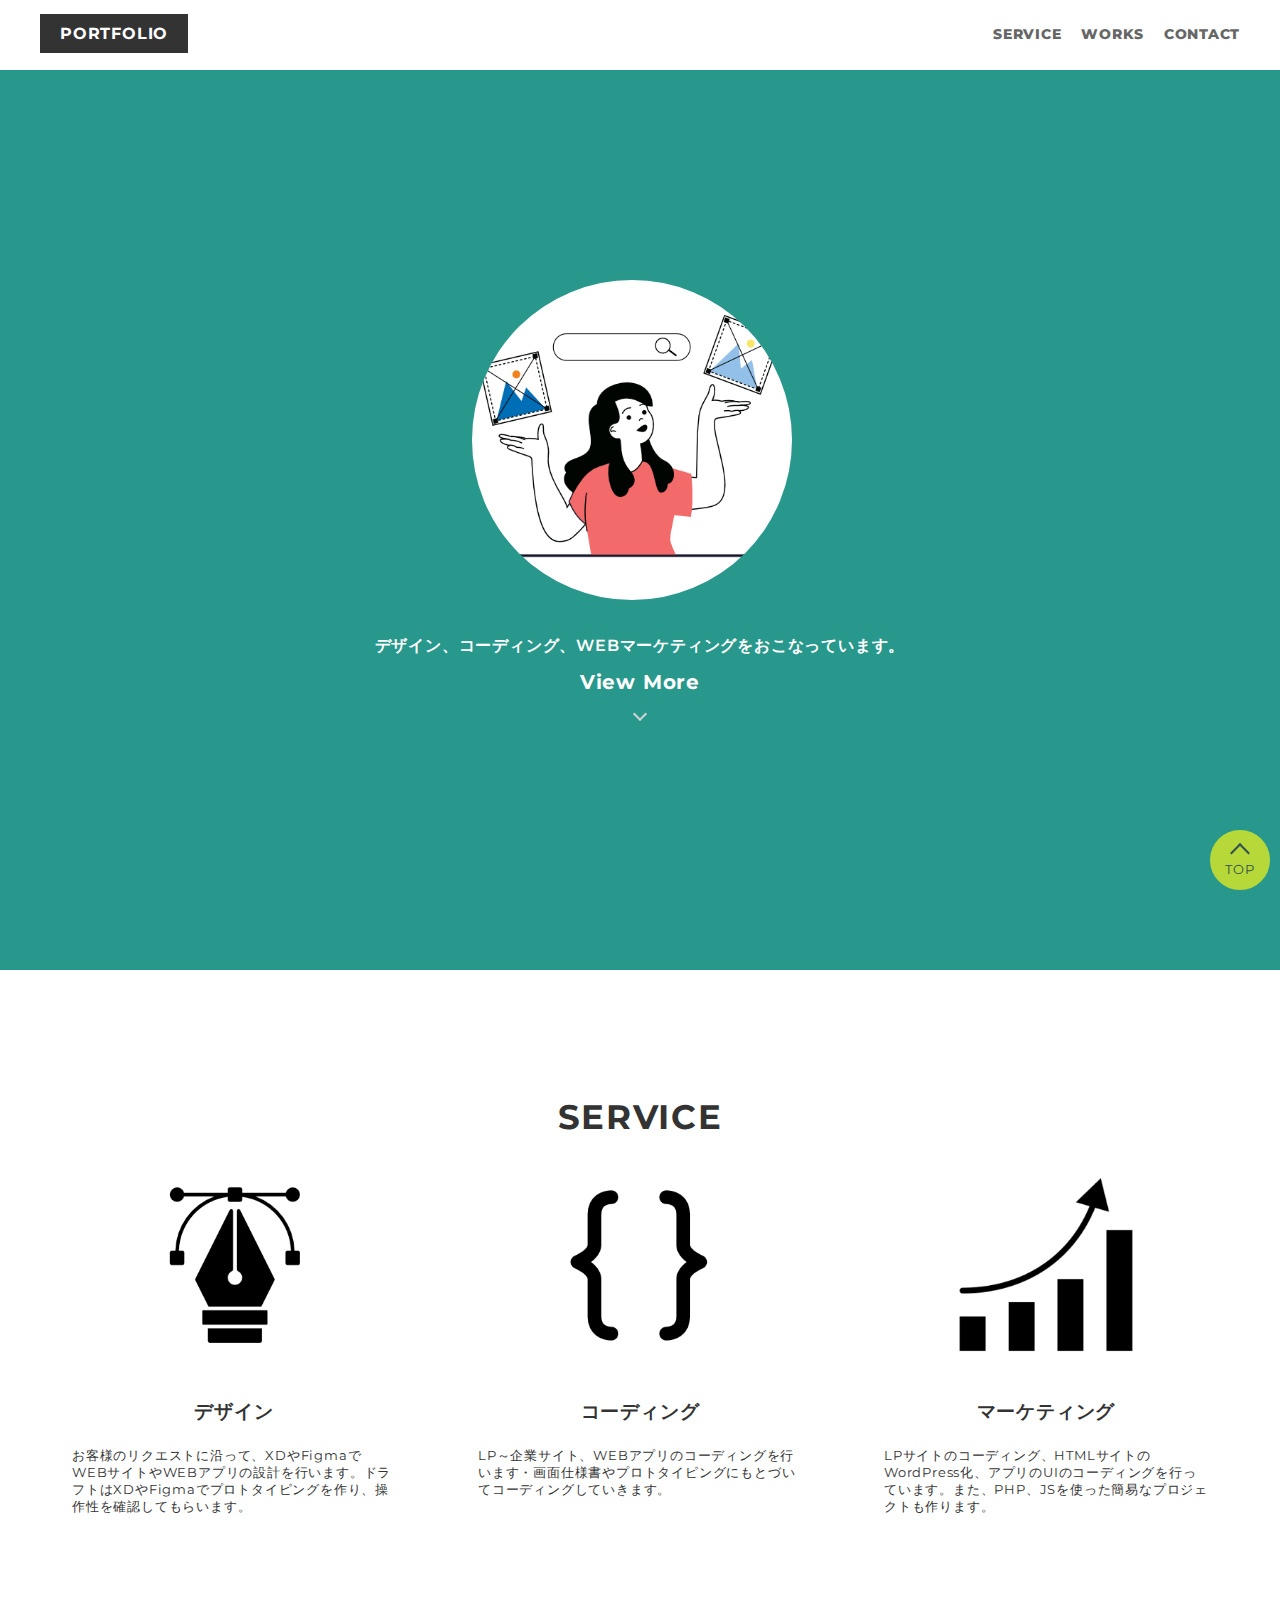
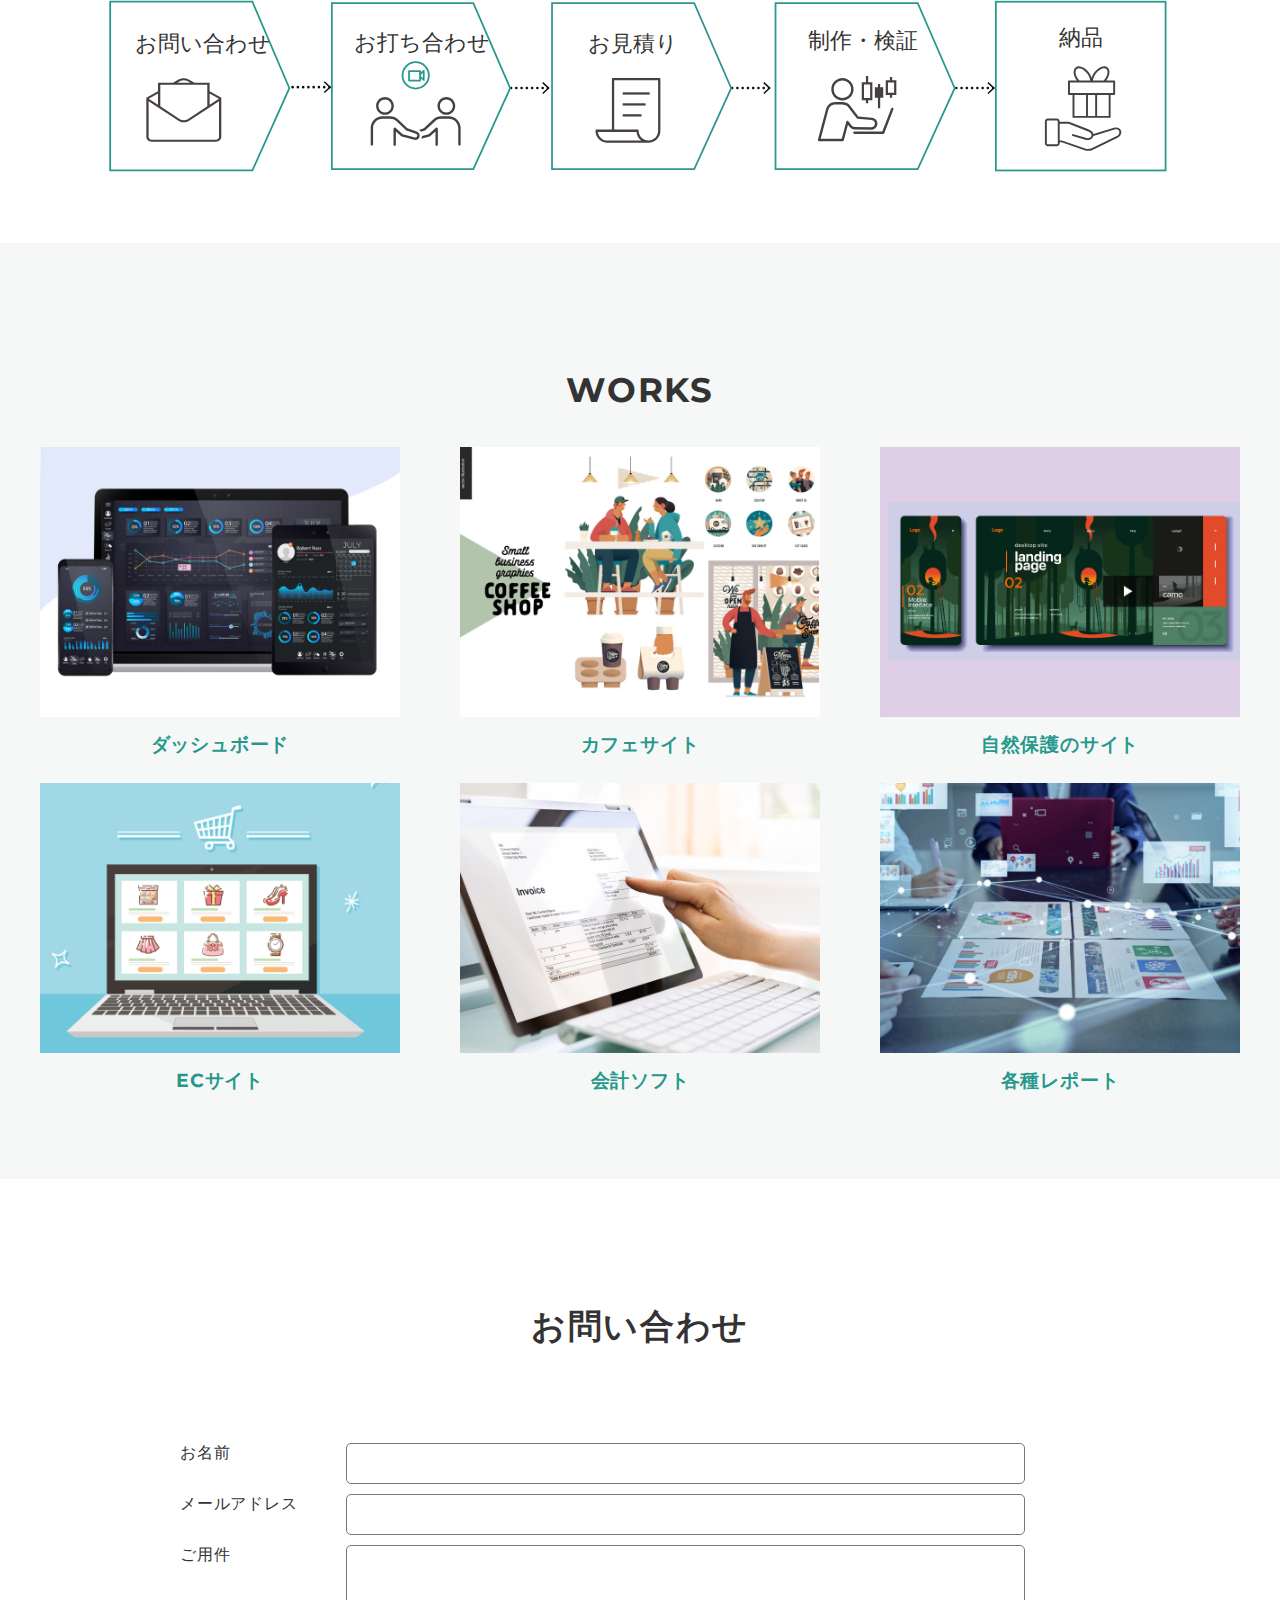
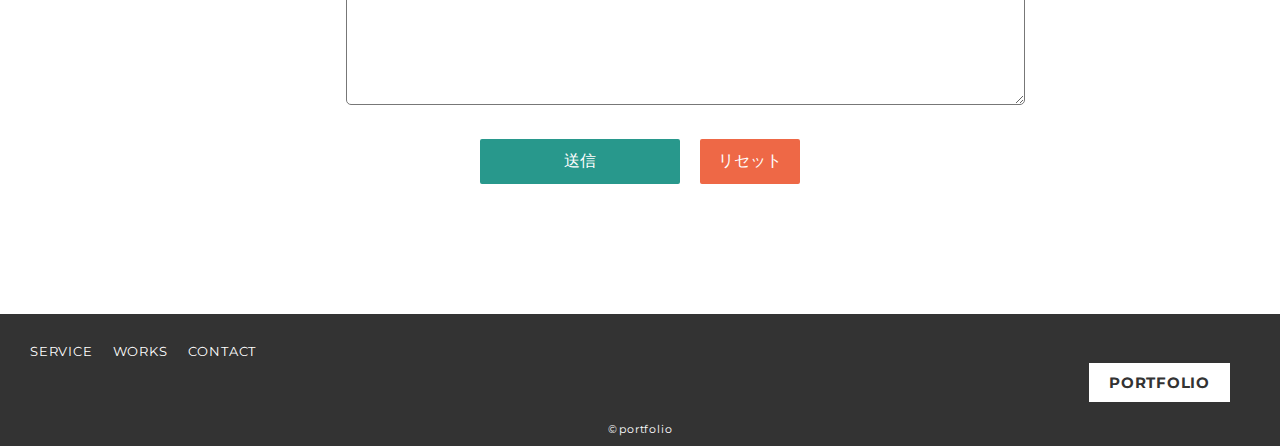
==== index.html @ 2017a27f "初回コミット" ====
<!DOCTYPE html>
<html>
<head>
  <meta charset="utf-8">
  <meta name="viewport" content="width=device-width,initial-scale=1">
  <meta name="description" content="DEVMILKのポートフォリオです" />
  <title>サンプルポートフォリオ</title>
  <link rel="preconnect" href="https://fonts.gstatic.com">
  <link href="https://fonts.googleapis.com/css2?family=Montserrat:wght@400;700&display=swap" rel="stylesheet">
  <link href="https://fonts.googleapis.com/css?family=Material+Icons+Outlined" rel="stylesheet">
  <link href="css/ress.css" media="all" rel="stylesheet" type="text/css" />
  <link href="css/style.css" media="all" rel="stylesheet" type="text/css" />

  <link rel="shortcut icon" href="img/favicon.ico" type="image/x-icon" />
  <link rel="apple-touch-icon" href="img/favicon.ico" />
  <link rel="icon" href="img/favicon.ico" type="image/png" />
</head>

<body>
  <div class="wrapper">

    <!-- Header -->
    <header class="header ">
      <div class="container">
        <p class="header-logo">
          <a href="index.html">PORTFOLIO</a>
        </p>
          <nav>
          <ul class="nav-list">
            <li class="nav-item"><a href="#service">SERVICE</a></li>
            <li class="nav-item"><a href="#works">WORKS</a></li>
            <li class="nav-item"><a href="#contact">CONTACT</a></li>
          </ul>
        </nav>
      </div>
    </header>

    <!-- Profile -->
    <main class="content">

      <div class="profile-container">
          <div class="profile">
            <div class="profile-body">
              <img class="profile-img" src="img/profile.jpg" alt="devmilkアイコン">
              <div class="profile-inner">
                デザイン、コーディング、WEBマーケティングをおこなっています。
              </div>
            </div>
            <p class="scroll js-scroll"><a href="#service">View More</a></p>
          </div> 
      </div>

      <!-- Service -->
      <section class="section" id="service">
        <div class="container">
          <h2 class="title">SERVICE</h2>

          <div class="service-list">
            <div class="service-item">
              <img src="img/design-wire.png" width="180"  height="180" alt="ライティング">
              <h3 class="service-name">デザイン</h3>
              <p class="service-details">
                お客様のリクエストに沿って、XDやFigmaでWEBサイトやWEBアプリの設計を行います。ドラフトはXDやFigmaでプロトタイピングを作り、操作性を確認してもらいます。
              </p>
            </div>

          <div class="service-item">
            <img src="img/code-wire.png" width="180"  height="180" alt="デザイン">
            <h3 class="service-name">コーディング</h3>
            <p class="service-details">
              LP～企業サイト、WEBアプリのコーディングを行います・画面仕様書やプロトタイピングにもとづいてコーディングしていきます。
            </p>
          </div>

          <div class="service-item">
            <img src="img/graph-wire.png" width="180"  height="180" alt="コーディング">
            <h3 class="service-name">マーケティング</h3>
            <p class="service-details">
              LPサイトのコーディング、HTMLサイトのWordPress化、アプリのUIのコーディングを行っています。また、PHP、JSを使った簡易なプロジェクトも作ります。
            </p>
          </div>
        </div>

        <div class="service-wrapper">
          <img src="img/DEMO-step.svg" alt="お取引フロー">
        </div>

        </div>
      </section>

      <!-- Works -->
      <section class="section" id="works">
        <div class="container">
          <h2 class="title">WORKS</h2>

          <div class="works-list">            
            <div class="works-item">
              <a href="#">
                <img src="img/work_01.jpg" alt="ダッシュボード">
              </a>
                <h3 class="works-name"><a href="#">ダッシュボード</a></h3>
            </div>

            <div class="works-item">
              <a href="#">
                <img src="img/work_02.jpg" alt="カフェサイト">
              </a>
                <h3 class="works-name"><a href="#">カフェサイト</a></h3>
            </div>

            <div class="works-item">
              <a href="#">
                <img src="img/work_03.jpg" alt="自然保護団体">
              </a>
                <h3 class="works-name"><a href="#">自然保護のサイト</a></h3>
            </div>
          </div>

          <div class="works-list">            
            <div class="works-item">
              <a href="#">
                <img src="img/work_04.jpg" alt="ECサイト">
              </a>
                <h3 class="works-name"><a href="#">ECサイト</a></h3>
            </div>

            <div class="works-item">
              <a href="#">
                <img src="img/work_06.jpg" alt="会計ソフト">
              </a>
                <h3 class="works-name"><a href="#">会計ソフト</a></h3>
            </div>

            <div class="works-item">
              <a href="#">
                <img src="img/work_05.jpg" alt="分析レポート">
              </a>
                <h3 class="works-name"><a href="#">各種レポート</a></h3>
            </div>
          </div>

        </div>
      </section>

       <!-- CONTACT -->
       <section class="section" id="contact">
        <div class="container">
          <h2 class="title">お問い合わせ</h2>
        <div class="wrapper">
          <form>
          <dl>
            <dt><label for="name">お名前</label></dt>
            <dd><input type="text" id="name" name="your-name" required="required"></dd>
            <dt><label for="email">メールアドレス</label></dt>
            <dd><input type="email" id="email" name="your-mail" required="required"></dd>
            <dt><label for="message">ご用件</label></dt>
            <dd><textarea id="message" name="your-message"></textarea></dd>
          </dl>
          <div class="contact-list">
            <div class="submit"><input type="submit" value="送信"></div>
             <div class="reset"><input type="reset" value="リセット" /></div>
          </div>        
        </form>
      </div>
        </div>
      </section>

    </main>
    <a href="#top" class="gotop">TOP</a>

    <!-- footer -->
    <footer>
      <div class="container">
          <div class="footer-list">
            <div>
            <ul>
              <li><a href="#service">SERVICE</a></li>
              <li><a href="#works">WORKS</a></li>
              <li><a href="contact.html">CONTACT</a></li>
            </ul>
            </div>
            <div class="footer-logo">
              <a href="index.html">PORTFOLIO</a>
          </div>
          </div>      
      </div>
      <p class="copyright">&copy;&thinsp;portfolio</p>
    </footer>

  </div>
</body>
</html>
---- css/ress.css ----
/*!
 * ress.css • v3.0.1
 * MIT License
 * github.com/filipelinhares/ress
 */

/* # =================================================================
   # Global selectors
   # ================================================================= */

html {
  box-sizing: border-box;
  word-break: normal;
  -moz-tab-size: 4;
  tab-size: 4;

  -webkit-text-size-adjust: 100%; /* Prevent adjustments of font size after orientation changes in iOS */
}

*,
::before,
::after {
  box-sizing: inherit;
  background-repeat: no-repeat; /* Set `background-repeat: no-repeat` to all elements and pseudo elements */
}

::before,
::after {
  vertical-align: inherit;
  text-decoration: inherit; /* Inherit text-decoration and vertical align to ::before and ::after pseudo elements */
}

* {
  margin: 0;
  padding: 0; /* Reset `padding` and `margin` of all elements */
}

/* # =================================================================
   # General elements
   # ================================================================= */

hr {
  overflow: visible; /* Show the overflow in Edge and IE */
  height: 0; /* Add the correct box sizing in Firefox */
}

details,
main {
  display: block; /* Render the `main` element consistently in IE. */
}

summary {
  display: list-item; /* Add the correct display in all browsers */
}

small {
  font-size: 80%; /* Set font-size to 80% in `small` elements */
}

[hidden] {
  display: none; /* Add the correct display in IE */
}

abbr[title] {
  /* Add the correct text decoration in Chrome, Edge, IE, Opera, and Safari */
  text-decoration: underline;
  text-decoration: underline dotted;
  border-bottom: none; /* Remove the bottom border in Chrome 57 */
}

a {
  background-color: transparent; /* Remove the gray background on active links in IE 10 */
}

a:active,
a:hover {
  outline-width: 0; /* Remove the outline when hovering in all browsers */
}

code,
kbd,
pre,
samp {
  font-family: monospace, monospace; /* Specify the font family of code elements */
}

pre {
  font-size: 1em; /* Correct the odd `em` font sizing in all browsers */
}

b,
strong {
  font-weight: bolder; /* Add the correct font weight in Chrome, Edge, and Safari */
}

/* https://gist.github.com/unruthless/413930 */
sub,
sup {
  position: relative;
  font-size: 75%;
  line-height: 0;
  vertical-align: baseline;
}

sub {
  bottom: -.25em;
}

sup {
  top: -.5em;
}

/* # =================================================================
   # Forms
   # ================================================================= */

input {
  border-radius: 0;
}

/* Replace pointer cursor in disabled elements */
[disabled] {
  cursor: default;
}

[type="number"]::-webkit-container-spin-button,
[type="number"]::-webkit-outer-spin-button {
  height: auto; /* Correct the cursor style of increment and decrement buttons in Chrome */
}

[type="search"] {
  outline-offset: -2px; /* Correct the outline style in Safari */

  -webkit-appearance: textfield; /* Correct the odd appearance in Chrome and Safari */
}

[type="search"]::-webkit-search-decoration {
  -webkit-appearance: none; /* Remove the container padding in Chrome and Safari on macOS */
}

textarea {
  overflow: auto; /* Internet Explorer 11+ */
  resize: vertical; /* Specify textarea resizability */
}

button,
input,
optgroup,
select,
textarea {
  font: inherit; /* Specify font inheritance of form elements */
}

optgroup {
  font-weight: bold; /* Restore the font weight unset by the previous rule */
}

button {
  overflow: visible; /* Address `overflow` set to `hidden` in IE 8/9/10/11 */
}

button,
select {
  text-transform: none; /* Firefox 40+, Internet Explorer 11- */
}

/* Apply cursor pointer to button elements */
button,
[type="button"],
[type="reset"],
[type="submit"],
[role="button"] {
  cursor: pointer;
  color: inherit;
}

/* Remove container padding and border in Firefox 4+ */
button::-moz-focus-container,
[type="button"]::-moz-focus-container,
[type="reset"]::-moz-focus-container,
[type="submit"]::-moz-focus-container {
  padding: 0;
  border-style: none;
}

/* Replace focus style removed in the border reset above */
button:-moz-focusring,
[type="button"]::-moz-focus-container,
[type="reset"]::-moz-focus-container,
[type="submit"]::-moz-focus-container {
  outline: 1px dotted ButtonText;
}

button,
html [type="button"],
/* Prevent a WebKit bug where (2) destroys native `audio` and `video`controls in Android 4 */
[type="reset"],
[type="submit"] {
  -webkit-appearance: button; /* Correct the inability to style clickable types in iOS */
}

/* Remove the default button styling in all browsers */
button,
input,
select,
textarea {
  border-style: none;
  background-color: transparent;
}

/* Style select like a standard input */
select {
  -webkit-appearance: none; /* Chrome 41+ */
  -moz-appearance: none; /* Firefox 36+ */
}

select::-ms-expand {
  display: none; /* Internet Explorer 11+ */
}

select::-ms-value {
  color: currentColor; /* Internet Explorer 11+ */
}

legend {
  display: table; /* Correct the text wrapping in Edge and IE */
  max-width: 100%; /* Correct the text wrapping in Edge and IE */
  max-width: 100%; /* Correct the text wrapping in Edge 18- and IE */
  white-space: normal; /* Correct the text wrapping in Edge and IE */
  color: inherit; /* Correct the color inheritance from `fieldset` elements in IE */
  border: 0; /* Correct `color` not being inherited in IE 8/9/10/11 */
}

::-webkit-file-upload-button {
  font: inherit; /* Change font properties to `inherit` in Chrome and Safari */
  color: inherit;
  /* Correct the inability to style clickable types in iOS and Safari */

  -webkit-appearance: button;
}

/* # =================================================================
   # Specify media element style
   # ================================================================= */

img {
  border-style: none; /* Remove border when inside `a` element in IE 8/9/10 */
}

/* Add the correct vertical alignment in Chrome, Firefox, and Opera */
progress {
  vertical-align: baseline;
}

/* # =================================================================
   # Accessibility
   # ================================================================= */

/* Hide content from screens but not screenreaders */
@media screen {
  [hidden~="screen"] {
    display: inherit;
  }
  [hidden~="screen"]:not(:active):not(:focus):not(:target) {
    position: absolute !important;
    clip: rect(0 0 0 0) !important;
  }
}

/* Specify the progress cursor of updating elements */
[aria-busy="true"] {
  cursor: progress;
}

/* Specify the pointer cursor of trigger elements */
[aria-controls] {
  cursor: pointer;
}

/* Specify the unstyled cursor of disabled, not-editable, or otherwise inoperable elements */
[aria-disabled] {
  cursor: default;
}
---- css/style.css ----
body {
  font-family: "Montserrat","Helvetica Neue",Arial,"Hiragino Kaku Gothic ProN","Hiragino Sans",Meiryo,sans-serif;
  font-size: 16px;
  letter-spacing: .05em;
  color: #333;
}

a {
  transition: opacity .3s;
  text-decoration: none;
  color: #28988C;
}

img {
  max-width: 100%;
  height: auto;
  vertical-align: bottom;
  border-style: none;
}

/*--------------------------------
 Common
---------------------------------*/
.wrapper {
  padding-top: 70px;
}

.container {
  max-width: 1340px;
  margin: 0 auto;
  padding: 0 40px;
}

.section {
  padding: 90px 0  60px;
}

.title {
  font-size: 34px;
  font-weight: bold;
  line-height: 1;
  margin-bottom: 40px;
  padding-top: 40px;
  text-align: center;
  letter-spacing: .05em;
  color: #333;
}

/*--------------------------------
Header
---------------------------------*/
.header {
  position: fixed;
  top: 0;
  z-index: 1;
  width: 100%;
  background-color: #fff;
}

.header .container {
  display: flex;
  align-items: center;
  justify-content: space-between;
  padding: 20px 40px;
}

.header-logo {
  font-size: 1em;
  font-weight: bold;
  line-height: 1.2;
  margin-right: 20px;
  letter-spacing: .05em;
}

.header-logo a {
  background-color: #333;
  color: #fff;
  padding: 10px 20px;
}

.header-logo a:hover {
  opacity: 0.9;
}

/*--------------------------------
Navigation
---------------------------------*/
.nav-list {
  display: flex;
  justify-content: space-between;
  list-style: none;
}

.nav-item:not(:last-child) {
  margin-right: 20px;
}

.nav-item a {
  position: relative;
  font-size: 0.9em;
  font-weight: 800;
  display: inline-block;
  padding: 5px 0;
  transition: .3s;
  letter-spacing: .05em;
  color: #666;
}

.nav-item a:hover {
  color: #28988C;
  font-weight: 900;
}

/*--------------------------------
 Profile
---------------------------------*/
.profile-container {
  display: flex;
  align-items: center;
  justify-content: center;
  height: 100vh;
  text-align: center;
  background-color: #28988C;
}

.profile {
  display: flex;
  flex-wrap: wrap;
  max-width: 800px;
  margin: 0 auto;
}

.profile-body {
  text-align: center;
}

.profile-img {
  width: 40%;
  margin-right: 16px;
  margin-top: -16px;
  border-radius: 50%;
}

.profile-inner {
  display: inline-block;
  text-align: left;
  margin-top: 1rem;
  padding-top: 1rem;
  font-size: 1em;
  font-weight: 600;
  line-height: 1.8;
  color: #FFF;
}

/* スクロール */
.scroll{
  width: 100%;
  bottom: 0;
  color: #fff;
  }

.scroll a {
    position: relative;
    display: inline-block;
    font-size: 20px;
    font-weight: bold;
    color: #fff;
    text-decoration: none;
    padding: 10px 0 50px;
    
  }

/* スクロール矢印 */
.scroll a:before{
      content: "";
      position: absolute;
      width: 10px;
      height: 10px;
      left: 0;
      right: 0;
      bottom: 25px;
      margin: 0 auto;
      border-bottom: 2px solid #d4d3d3;
      border-right: 2px solid #d4d3d3;
      transform: rotate(45deg);
      animation: move 2s infinite;
    }

/* 矢印アニメーション */
@keyframes move {
  0% {
    transform: rotate(45deg) translate(0, 0);
  }
  20% {
    transform: rotate(45deg) translate(10px, 10px);
  }
  40% {
    transform: rotate(45deg) translate(0, 0);
  }
}

/*--------------------------------
 Service
---------------------------------*/
.service-list {
  display: flex;
  flex-wrap: wrap;
  justify-content: space-between;
  margin-bottom: -50px;
  margin-top: 20px;
  padding: 0 20px;
}

.service-item {
  text-align: center;
  margin-bottom: 60px;
  width: calc(30%);
}

.service-item img {
  width: 180px;
  height: 180px;
  margin-bottom: 30px;
}

.service-name {
  margin-top: 15px;
  margin-bottom: 15px;
}

.service-details {
  font-size: 0.8rem;
  text-align: left;
  padding: 8px 12px;
  margin-bottom: 20px;
}

.service-wrapper {
  padding-top: 40px;
  text-align: center;
}

.service-wrapper img {
  width: 90%;
}

/*--------------------------------
 Works
---------------------------------*/
#works {
  background-color: rgba(237, 241, 241, 0.5);
  color: #333;
}

.works-list {
  display: flex;
  justify-content: space-between;
  margin-bottom: -50px;
}

.works-item {
  text-align: center;
  margin-bottom: 60px;
  width: calc(30%);
}

.works-item:hover {
  opacity: 0.9;
}

.works-name {
  margin-top: 15px;
  margin-bottom: 15px;
}

.works-name a {
  font-size: 1em;
}

/*--------------------------------
 Contact
---------------------------------*/
#contact {
  color: #333;
}

#contact .container {
  margin: 0 auto;
  padding: 0px 20px 10px;
}

#contact .wrapper {
  max-width: 960px;
  margin: 0 auto;
  font-size: 1rem;
  padding: 60px 20px;
  background-color: #fff;
}

#contact dl {
  display: flex;
  flex-wrap: wrap;
  margin-bottom: 20px;
}
#contact dt {
  width: 18%;
}
#contact dd {
  width: 82%;
  margin-bottom: 10px;
}
#contact dd input,
#contact dd textarea {
  width: 90%;
  border: solid 1px #777;
  padding: 10px;
  border-radius: 5px;
}
#contact dd textarea {
  height: 10rem;
}
#contact .submit, .reset {
  text-align: center;
}

.contact-list {
  display: flex;
  justify-content:center;
}

#contact .submit input {
  width: 200px;
  background-color: #28988C;
  color: #fff;
  padding: 10px 0;
  margin-right: 20px;
  border: solid 2px #28988C;
  border-radius: 2px;
  opacity: 1;
}
#contact .submit input:hover {
  opacity: 0.8;
}

#contact .reset input {
  width: 100px;
  background-color: #ee6846;
  color: #fff;
  padding: 10px 0;
  border: solid 2px #ee6846;
  border-radius: 2px;
  opacity: 1;
}
#contact .reset input:hover {
  opacity: 0.8;
}

/*--------------------------------
 footer
---------------------------------*/
footer {
  background-color: #333;
}

footer .container {
  max-width: 1340px;
  padding: 30px;
  margin: 0 auto;
}

.footer-list {
  display: flex;
  justify-content: space-between; 
  font-size: 0.8rem;
  color: #fff; 
}

.footer-list ul, li {
  float: left;
  list-style: none;
}

.footer-list li {
  margin-right: 20px;
}

.footer-list a {
  color: #FFF;
}

.footer-list a:hover {
  opacity: 0.7;
}

.footer-list p {
  padding-top: 120px;
  text-align: start;
}

.footer-logo {
  font-size: 1.2em;
  font-weight: bold;
  line-height: 1.2;
  margin-right: 20px;
  margin-top: 30px;
  letter-spacing: .05em;
}

.footer-logo a {
  background-color: #fff;
  color: #333;
  padding: 10px 20px;
}

.footer-logo a:hover {
  opacity: 0.9;
}

.copyright {
  color: #fff;
  font-size: 0.7em;
  text-align: center;
  padding-bottom: 10px;
}

/*-------------------------------------------
Go top
-------------------------------------------*/
.gotop{
  display: block;
  width: 60px;
  height: 60px;
  box-sizing: border-box;
  background: #F2F415;
  border: 2px solid #F2F415;
  border-radius: 50%;
  padding-top: 30px;
  text-align: center;
  font-size: 0.8rem;
  text-decoration: none;
  color: #333;
  opacity: 0.7;
  position: fixed;
  bottom: 10px;
  right: 10px;
  z-index: 10000;
}
.gotop::before{
  content: "";
  display: block;
  border-top: 2px solid #333;
  border-right: 2px solid #333;
  width: 25%;
  height: 25%;
  top: 25%;
  left: 0;
  right: 0;
  margin: auto;
  position: absolute;
  transform: rotate(-45deg);
}
.gotop:hover{
  opacity: 1.0;
}

/*--------------------------------
 sp
---------------------------------*/
@media screen and (max-width: 767px) {
  body {
    font-size: 14px;
  }

  .title {
    font-size: 26px;
    margin-bottom: 20px;
  }

  .wrapper {
    padding-top: 57px;
  }

  .section {
    padding: 60px 0;
  }

  .container {
    padding: 0 20px;
  }

  .header .container {
    padding: 15px;
  }

  .header-logo {
    font-size: 15px;
    margin-right: 15px;
  }

  .nav-list {
    flex-direction: column;
  }

  .nav-item:not(:last-child) {
    margin-right: 10px;
  }

  .nav-item a {
    font-size: 0.8em;
  }

  .profile-container {
    height: 75vh;
  }

  .profile {
    display: block;
  }

  .profile-img {
    width: 180px;
    height: 180px;
    margin: 0 auto;
    margin-bottom: 25px;
  }

  .profile-inner {
    font-size: 1rem;
    margin: 0 20px;
  }

  .profile-body p {
    font-size: 0.98rem;
    line-height: 1.7;
  }

  .profile-body p:not(:last-child) {
    margin-bottom: 20px;
  }

  .service-list {
    flex-direction: column;
  }

  .service-item {
    width:100%; 
   }

  .service-wrapper {
    padding-top: 30px;
  }

  .works-list {
    flex-direction: column;
  }

  .works-item {
    text-align: center;
    width: 100%;
    border-bottom: none;
    padding-bottom: 10px;
  }

  .works-name a {
    font-size: 1em;
  }

  #contact dl {
      flex-direction: column;
  }
  
  #contact dt {
      width: 100%;
   }

  #contact dd {
      width: 100%;
  }

  .contact-list {
      display: flex;
      justify-content:center;
  }

  #contact .submit input {
      width: 100px;
      padding: 5px 0;
  }

  #contact .reset input {
      width: 100px;
      padding: 5px 0;
  }
  
  .footer-list {
    display: block;
    text-align: center;
  }

  .footer-list ul, li {
    list-style: none;
  }
  
  .footer-list a {
    color: #FFF;
  }
  
  .footer-list a:hover {
    opacity: 0.7;
  }

  .footer-list p {
    padding-top: 0;
    margin: 10px;
  }

  .footer-logo {
    display: none;
  }

}
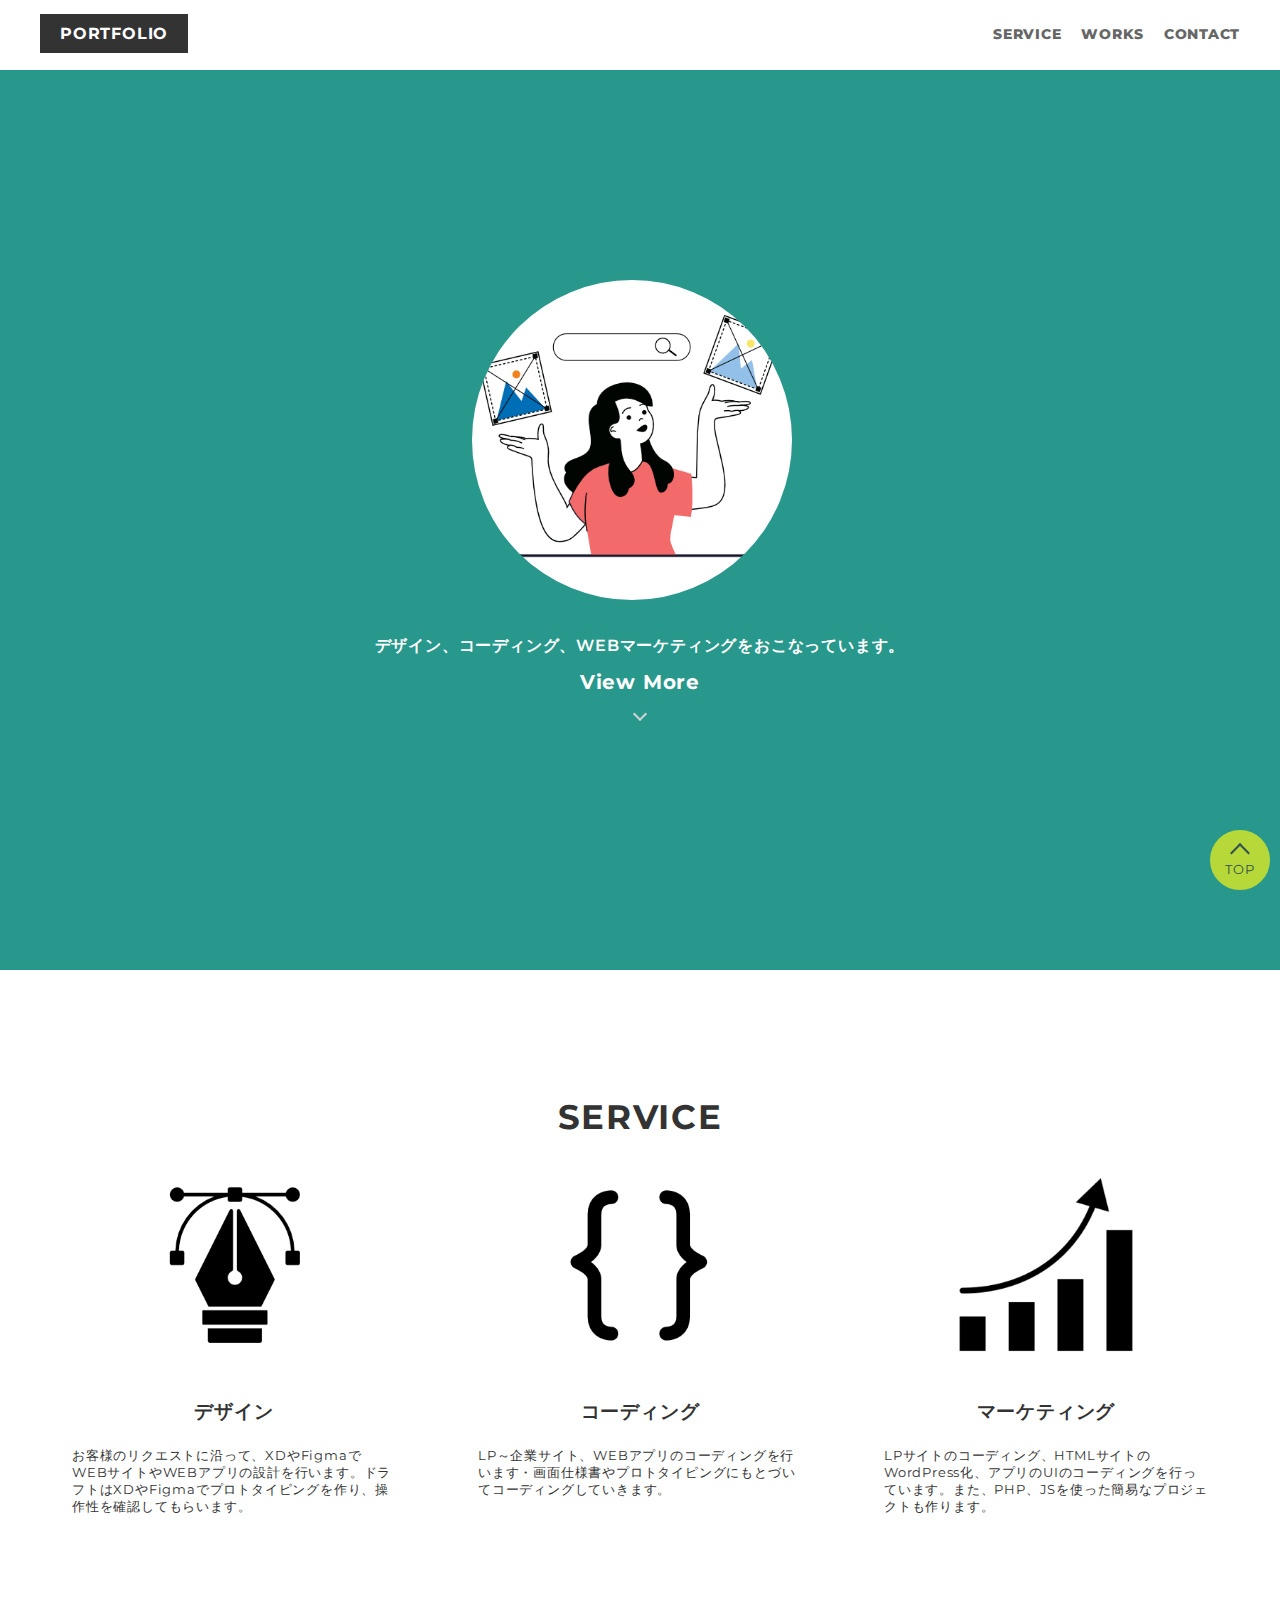
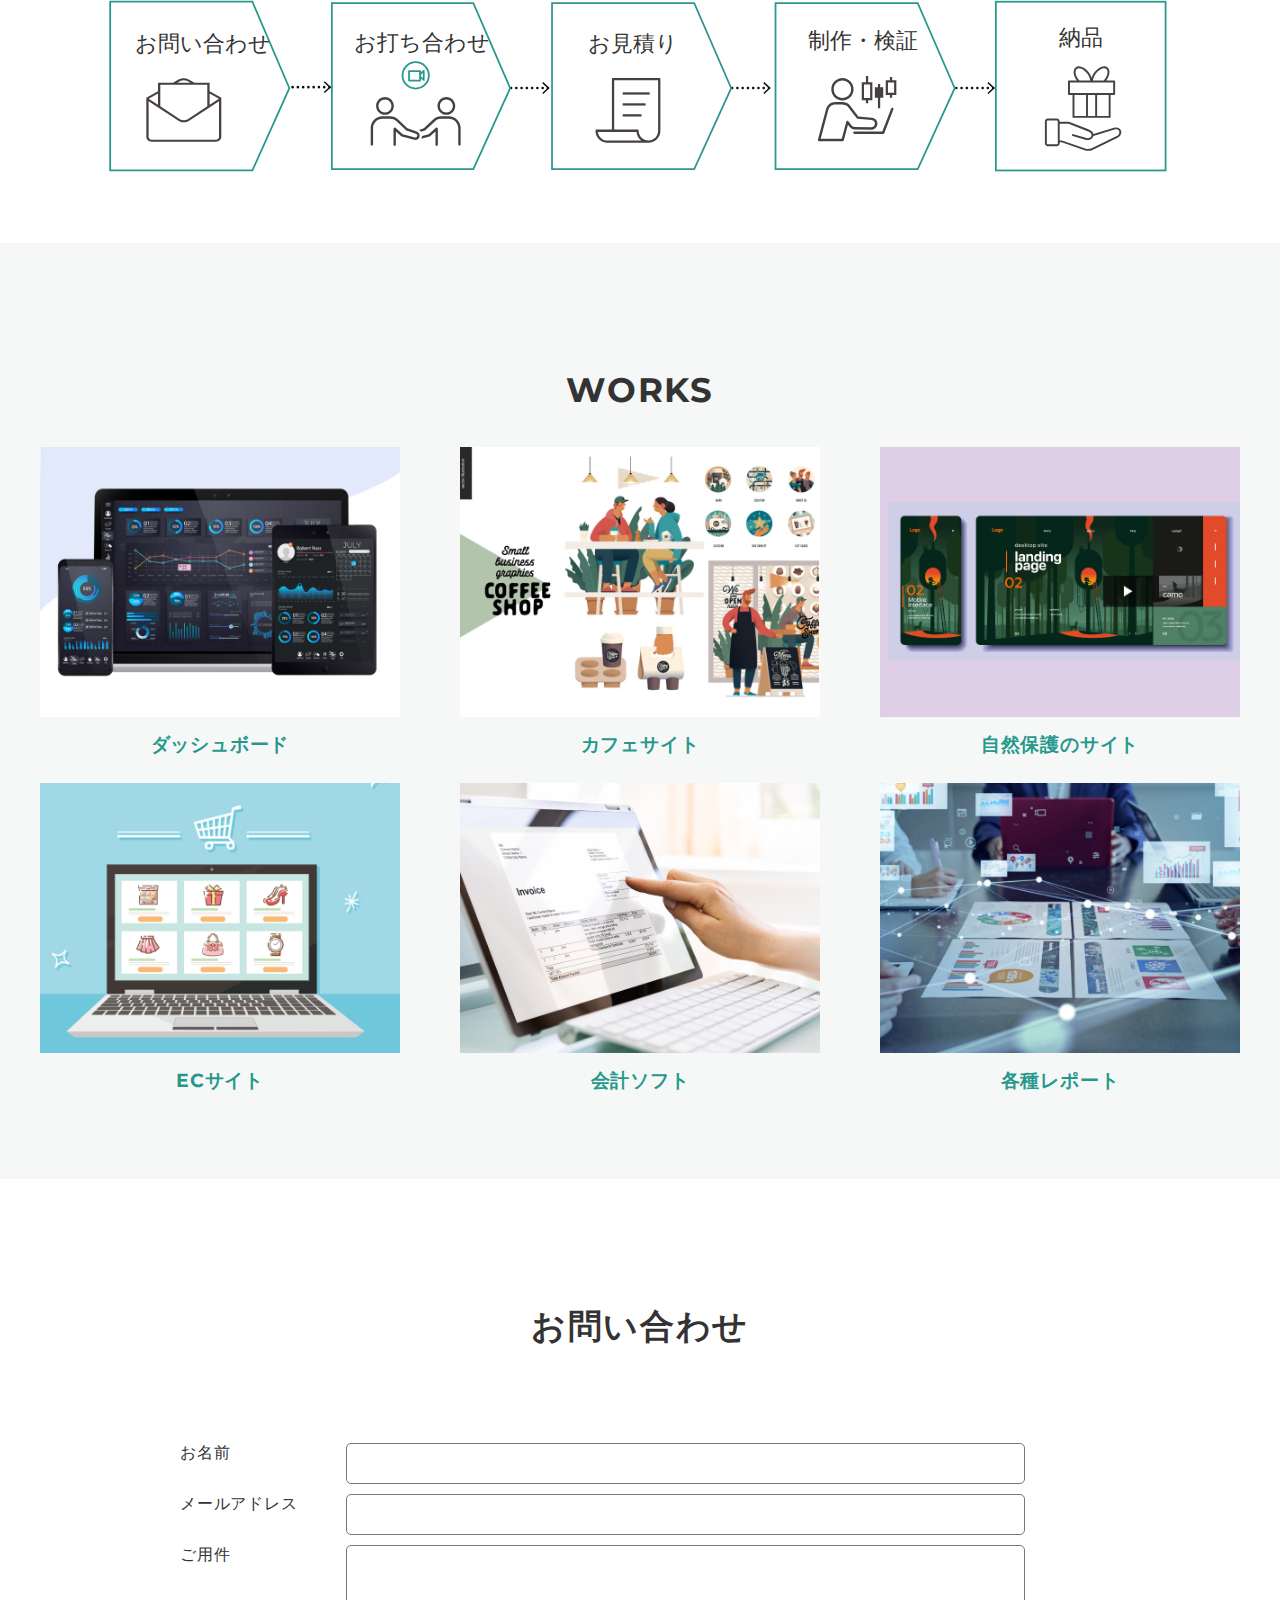
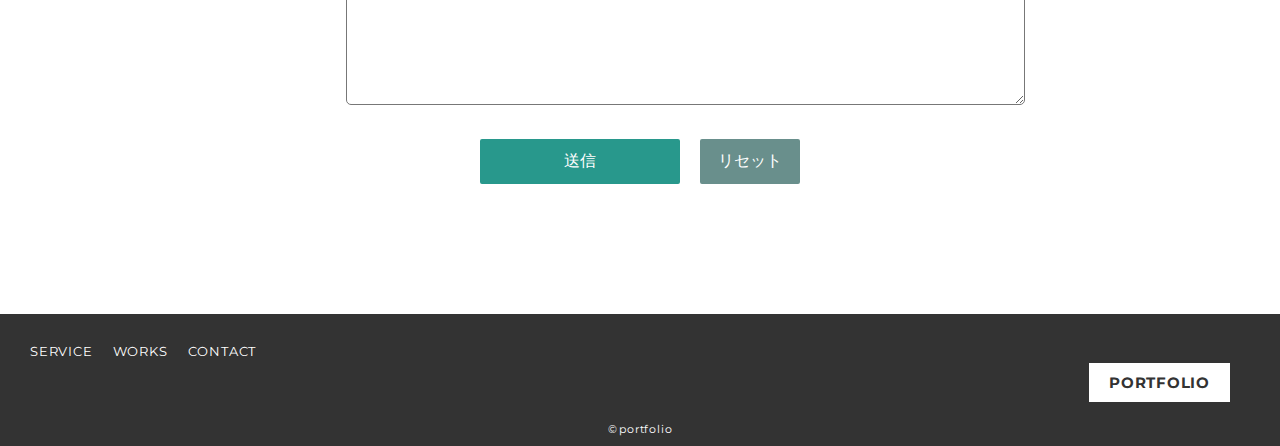
==== commit 41ad4abd: "余分なHTML記述を削除" ====
--- a/index.html
+++ b/index.html
@@ -46,7 +46,7 @@
                 デザイン、コーディング、WEBマーケティングをおこなっています。
               </div>
             </div>
-            <p class="scroll js-scroll"><a href="#service">View More</a></p>
+            <p class="scroll"><a href="#service">View More</a></p>
           </div> 
       </div>
 
--- a/css/ress.css
+++ b/css/ress.css
@@ -1,3 +1,5 @@
+@charset "UTF-8";
+
 /*!
  * ress.css • v3.0.1
  * MIT License
--- a/css/style.css
+++ b/css/style.css
@@ -1,3 +1,5 @@
+@charset "UTF-8";
+
 body {
   font-family: "Montserrat","Helvetica Neue",Arial,"Hiragino Kaku Gothic ProN","Hiragino Sans",Meiryo,sans-serif;
   font-size: 16px;
@@ -344,10 +346,10 @@
 
 #contact .reset input {
   width: 100px;
-  background-color: #ee6846;
+  background-color: #698f8c;
   color: #fff;
   padding: 10px 0;
-  border: solid 2px #ee6846;
+  border: solid 2px #698f8c;
   border-radius: 2px;
   opacity: 1;
 }
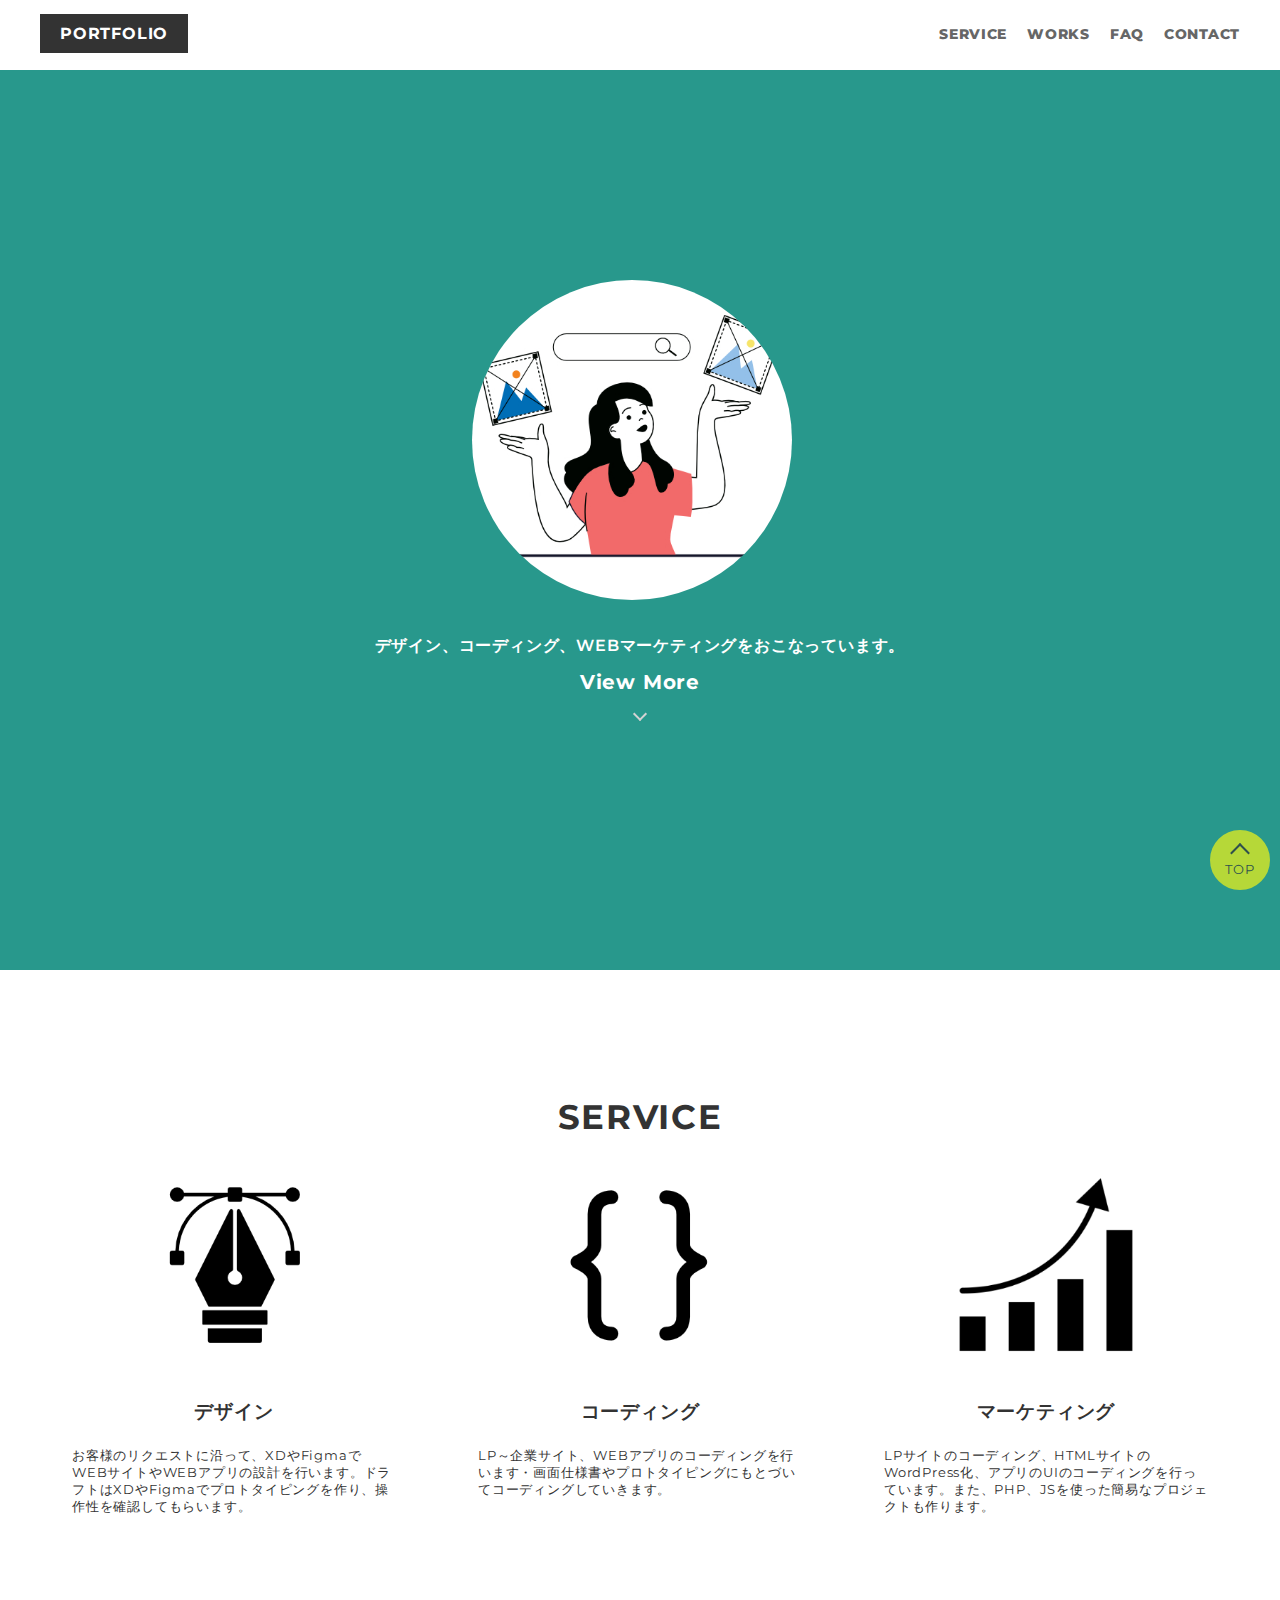
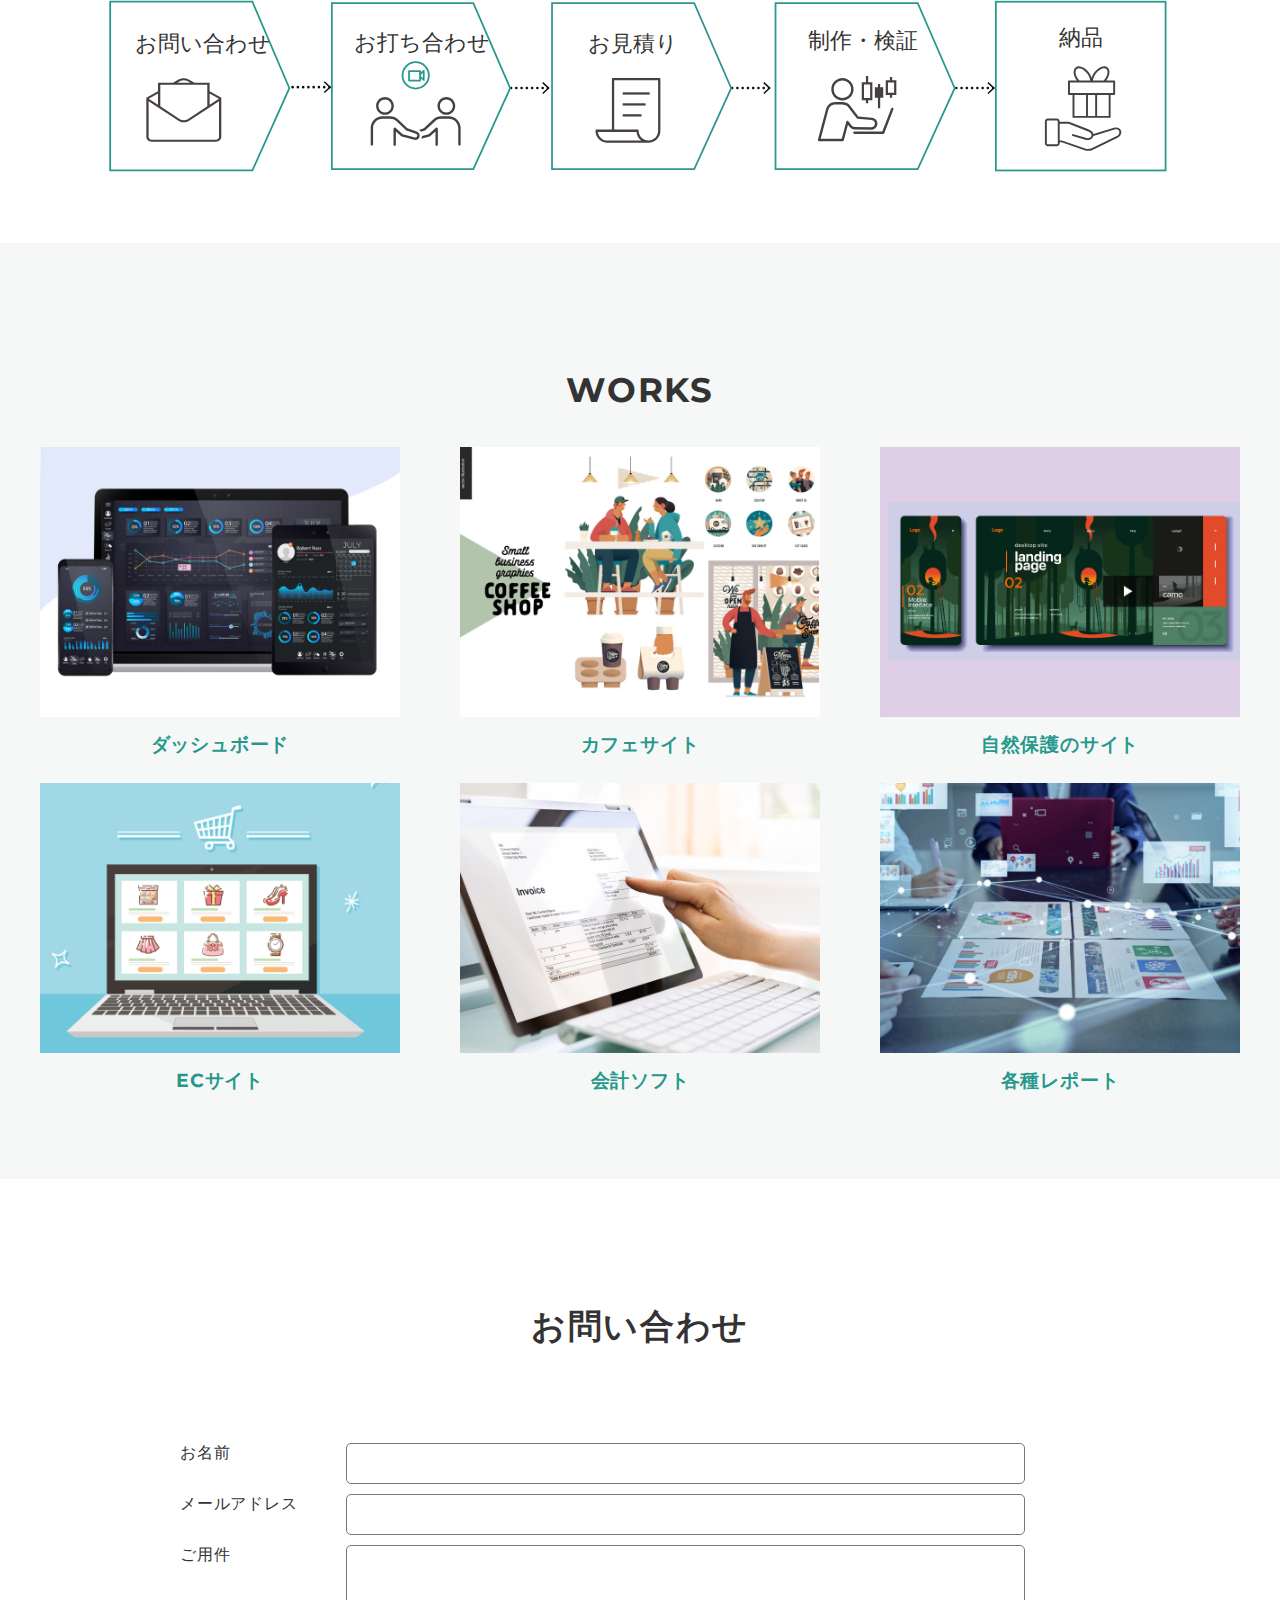
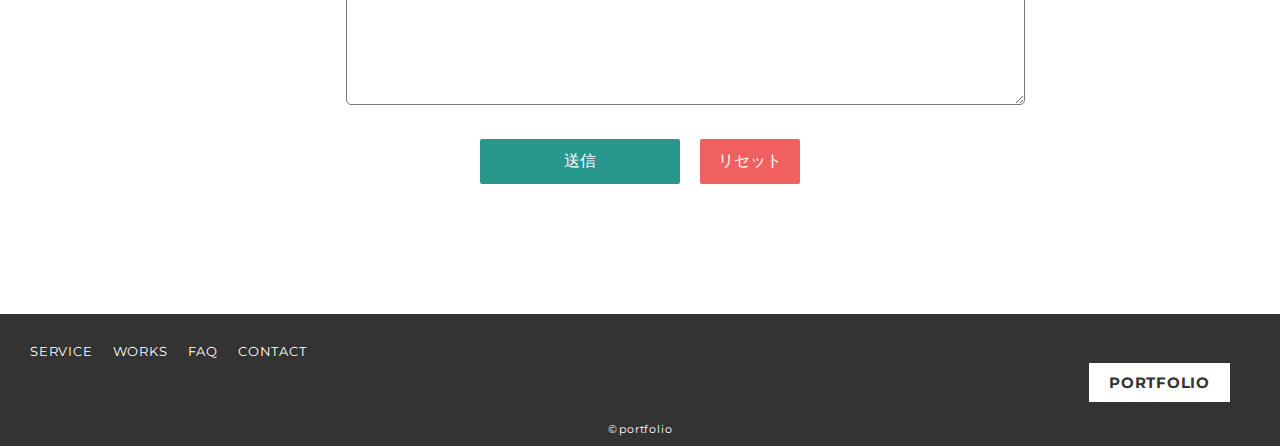
==== commit 5f7049e3: "FAQページ追加" ====
--- a/index.html
+++ b/index.html
@@ -29,6 +29,7 @@
           <ul class="nav-list">
             <li class="nav-item"><a href="#service">SERVICE</a></li>
             <li class="nav-item"><a href="#works">WORKS</a></li>
+            <li class="nav-item"><a href="faq.html">FAQ</a></li>
             <li class="nav-item"><a href="#contact">CONTACT</a></li>
           </ul>
         </nav>
@@ -176,7 +177,8 @@
             <ul>
               <li><a href="#service">SERVICE</a></li>
               <li><a href="#works">WORKS</a></li>
-              <li><a href="contact.html">CONTACT</a></li>
+              <li><a href="faq.html">FAQ</a></li>
+              <li><a href="#contact">CONTACT</a></li>
             </ul>
             </div>
             <div class="footer-logo">
--- a/css/style.css
+++ b/css/style.css
@@ -346,16 +346,80 @@
 
 #contact .reset input {
   width: 100px;
-  background-color: #698f8c;
+  background-color: #f16060;
   color: #fff;
   padding: 10px 0;
-  border: solid 2px #698f8c;
+  border: solid 2px #f16060;
   border-radius: 2px;
   opacity: 1;
 }
 #contact .reset input:hover {
   opacity: 0.8;
 }
+
+/*--------------------------------
+ FAQ
+---------------------------------*/
+.faq-Box {
+  width: 80%;
+  margin: 0 auto;
+}
+
+.faq-Box .faq-list dt,
+.faq-Box .faq-list dd {
+  display: flex;
+  align-items: baseline;
+  margin: 15px 0;
+  padding: 15px;
+}
+
+.faq-Box .faq-list dt {
+  background: #F5F5F5;
+}
+
+.faq-Box .faq-list dt p {
+  margin: 0;
+  padding-left: 15px;
+  font-weight: bold;
+  width: 100%;
+}
+
+.faq-Box .faq-list dd p {
+  margin: 0;
+  padding-left: 15px;
+  width: 100%;
+}
+
+.faq-Box .faq-list dt::before {
+  content: "Q";
+  display: flex;
+  justify-content: center;
+  align-items: center;
+  color: #fff;
+  background: #28988C;
+  width: 2em;
+  height: 2em;
+  border-radius: 50%;
+}
+
+.faq-Box .faq-list dd::before {
+  content: "A";
+  display: flex;
+  justify-content: center;
+  align-items: center;
+  color: #fff;
+  background: #f16060;
+  width: 2em;
+  height: 2em;
+  border-radius: 50%;
+}
+
+@media screen and (max-width: 960px) {
+  .faq-Box {
+    width: 95%;
+  }
+}
+
 
 /*--------------------------------
  footer
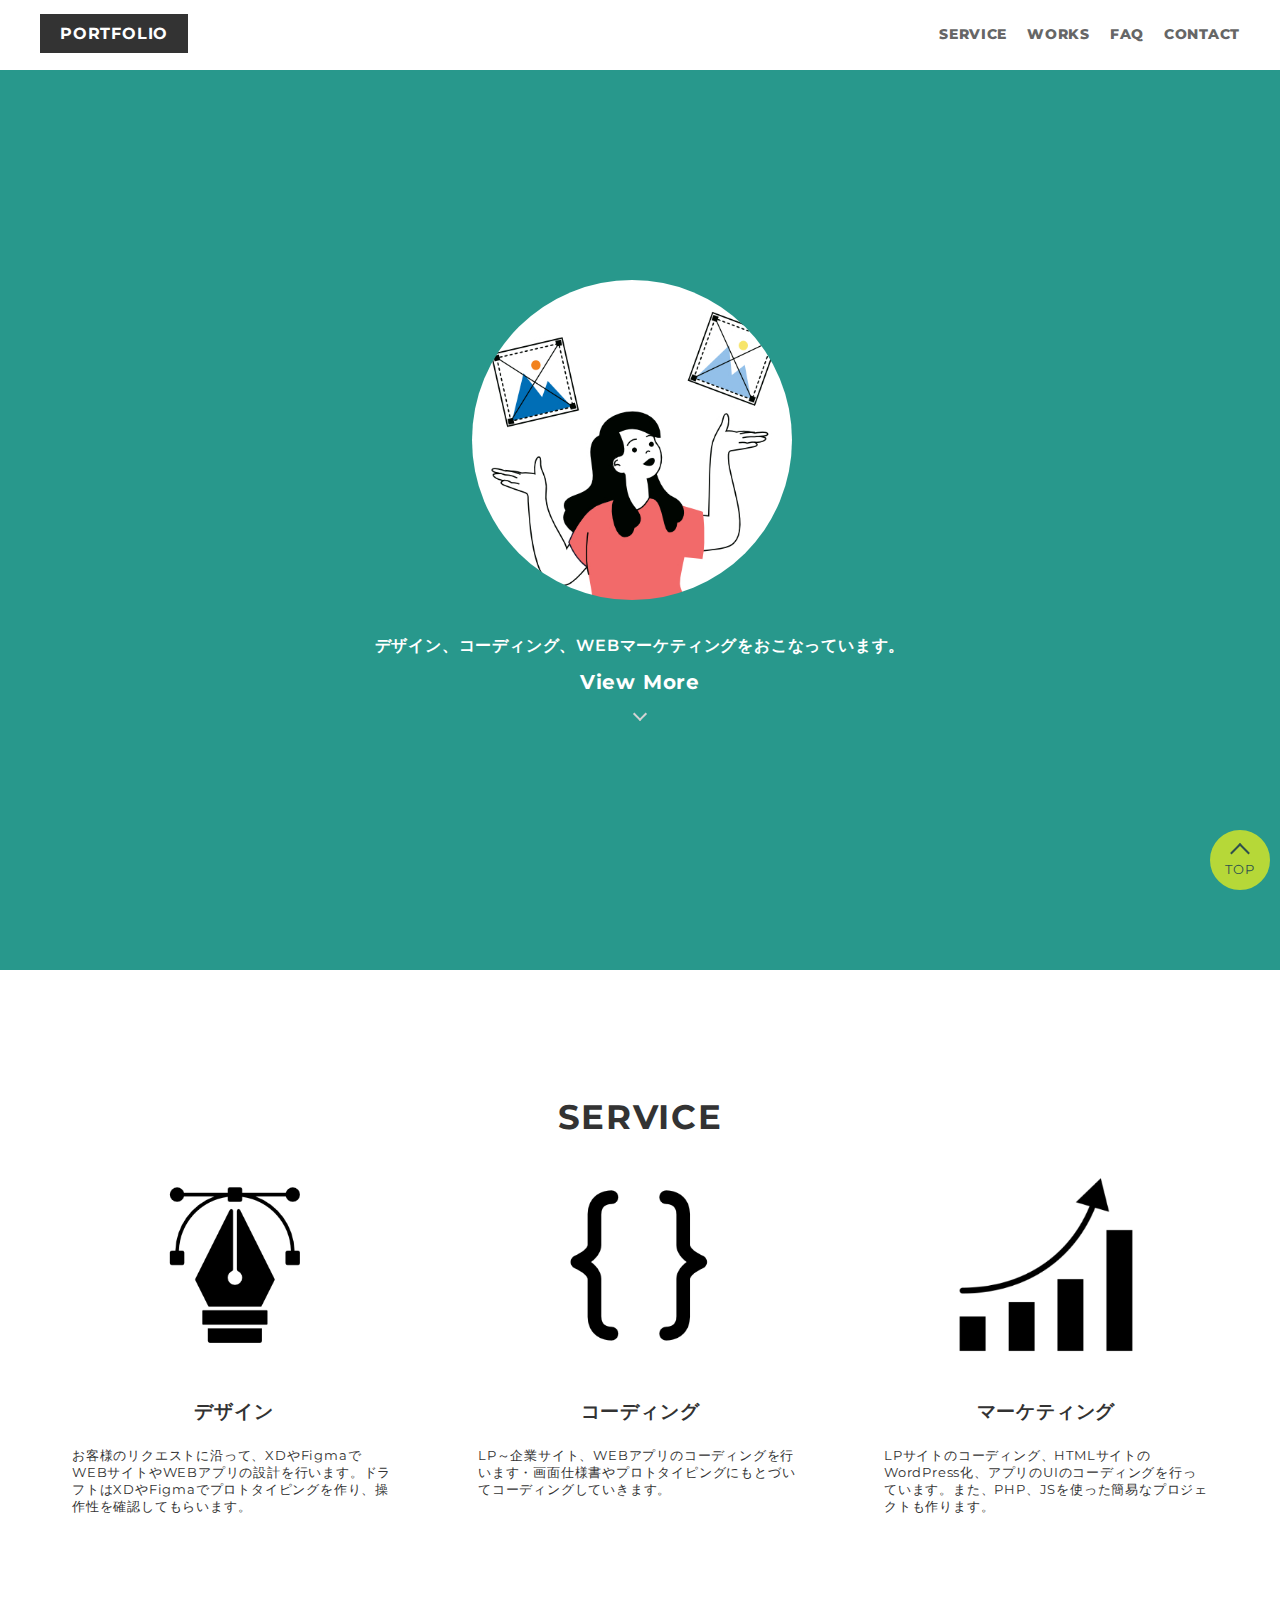
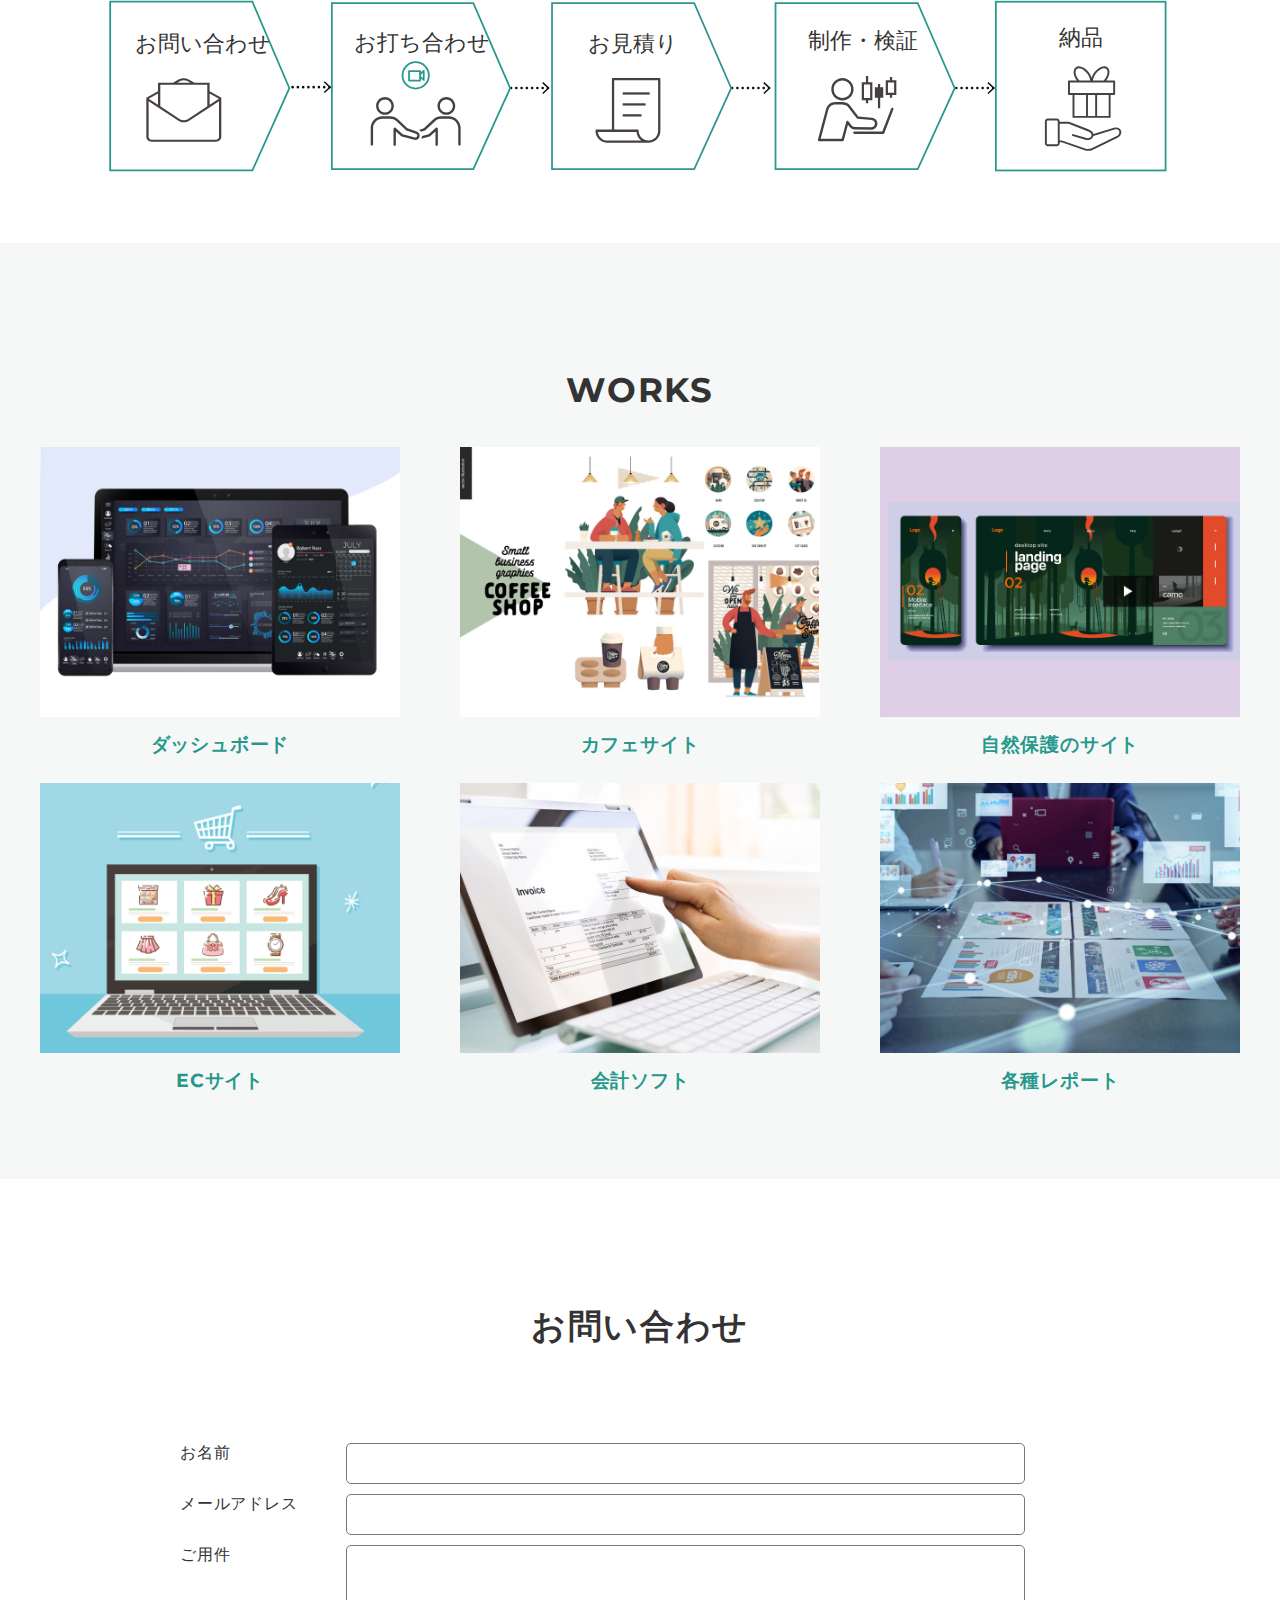
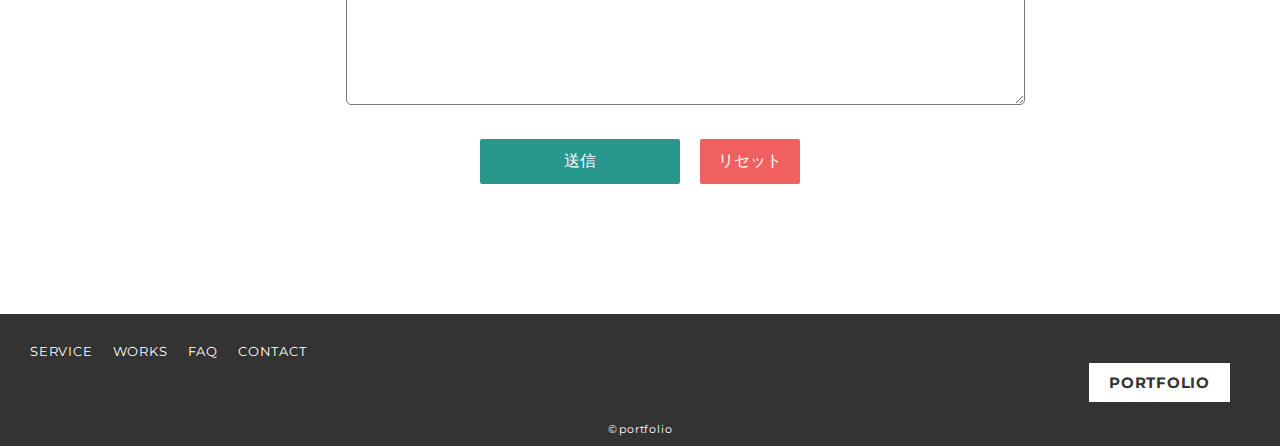
==== commit 46aa32f5: "プロフ画像の修正とサムネリンク追加" ====
--- a/index.html
+++ b/index.html
@@ -96,10 +96,10 @@
 
           <div class="works-list">            
             <div class="works-item">
-              <a href="#">
+              <a href="https://devmilk.biz/" target="_blank">
                 <img src="img/work_01.jpg" alt="ダッシュボード">
               </a>
-                <h3 class="works-name"><a href="#">ダッシュボード</a></h3>
+                <h3 class="works-name"><a href="https://devmilk.biz/" target="_blank">ダッシュボード</a></h3>
             </div>
 
             <div class="works-item">
